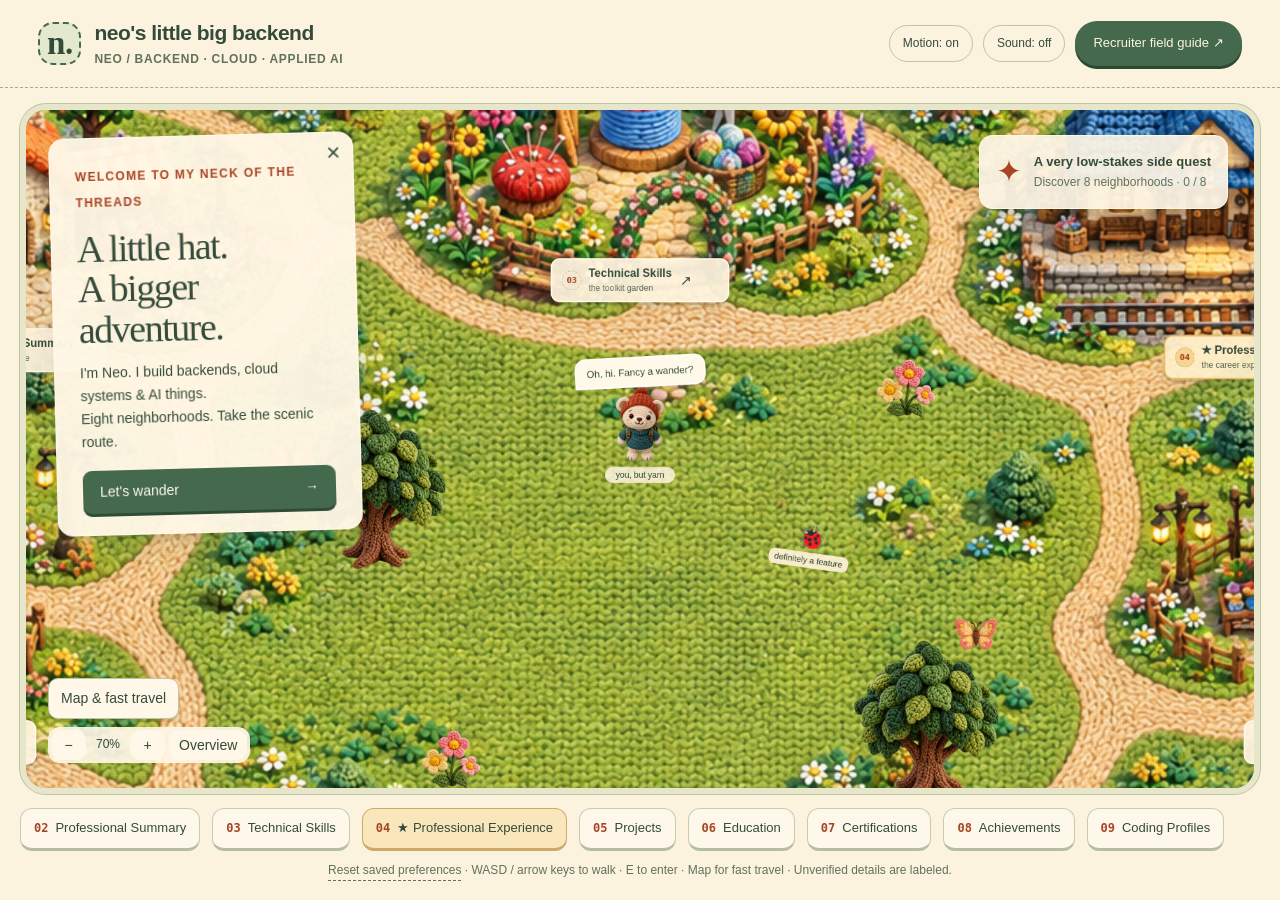
==== index.html @ 736a176f "Launch crochet style personal portfolio" ====
<!doctype html>
<html lang="en"><head><meta charset="utf-8"><meta name="viewport" content="width=device-width, initial-scale=1"><meta name="theme-color" content="#fcf3df"><meta name="description" content="Wander through Neo's Little Big Backend, a cozy crochet world of Python, cloud engineering and AI projects."><title>Neo's Little Big Backend — Come wander.</title><link rel="icon" href="data:image/svg+xml,%3Csvg xmlns='http://www.w3.org/2000/svg' viewBox='0 0 32 32'%3E%3Crect width='32' height='32' rx='10' fill='%23f7ecd4'/%3E%3Cpath d='M9 23V9l14 14V9' stroke='%233b5940' stroke-width='4' fill='none'/%3E%3C/svg%3E"><link rel="stylesheet" href="style.css"><script src="content.js" defer></script><script src="world-config.js" defer></script><script src="lab.js" defer></script><script src="app.js" defer></script></head>
<body><header class="topbar"><a href="#" class="wordmark" aria-label="Neo's Little Big Backend home"><span class="monogram">n.</span><span>neo's little big backend<small>NEO / BACKEND · CLOUD · APPLIED AI</small></span></a><div class="top-actions"><button id="motion" class="round-button" aria-pressed="false" title="Toggle gentle movement">Motion: on</button><button id="sound" class="round-button" aria-pressed="false">Sound: off</button><a class="recruiter" href="field-guide.html">Recruiter field guide ↗</a></div></header>
<main><div id="load-note" class="load-note" role="status">Opening the little storybook… <a href="field-guide.html">Read the field guide while it loads ↗</a></div><div class="game-frame"><div class="viewport" id="viewport" tabindex="0" role="region" aria-label="Explorable crochet village. Move with arrow keys or W A S D. Press E near a destination. Use the destination buttons below for direct access."><div class="scene" id="scene"><img class="world-art" src="world-expanded.png" alt="An expansive knitted countryside with eight separate neighborhoods, long meadow paths, a train station, library, workshop, pavilion, fairground and treehouse." draggable="false"><button class="place " data-travel="brief" style="left:600px;top:550px"><span class="place-icon">02</span><span>Professional Summary<small>the welcome cottage</small></span><b>↗</b></button><button class="place " data-travel="stack" style="left:1500px;top:450px"><span class="place-icon">03</span><span>Technical Skills<small>the toolkit garden</small></span><b>↗</b></button><button class="place featured" data-travel="experience" style="left:2400px;top:560px"><span class="place-icon">04</span><span>★ Professional Experience<small>the career express</small></span><b>↗</b></button><button class="place " data-travel="work" style="left:2490px;top:1110px"><span class="place-icon">05</span><span>Projects<small>the project workshop</small></span><b>↗</b></button><button class="place " data-travel="education" style="left:2400px;top:1640px"><span class="place-icon">06</span><span>Education<small>the learning library</small></span><b>↗</b></button><button class="place " data-travel="certifications" style="left:1500px;top:1730px"><span class="place-icon">07</span><span>Certifications<small>the badge pavilion</small></span><b>↗</b></button><button class="place " data-travel="achievements" style="left:600px;top:1630px"><span class="place-icon">08</span><span>Achievements<small>the small wins fair</small></span><b>↗</b></button><button class="place " data-travel="profiles" style="left:510px;top:1110px"><span class="place-icon">09</span><span>Coding Profiles<small>the coding clubhouse</small></span><b>↗</b></button><div class="scenery tree-sprite" style="left:1120px;top:870px" data-depth="870" aria-hidden="true"></div><div class="scenery tree-sprite" style="left:1910px;top:1200px" data-depth="1200" aria-hidden="true"></div><div class="scenery flower-sprite" style="left:1230px;top:1180px" aria-hidden="true"></div><div class="scenery flower-sprite" style="left:1880px;top:650px" aria-hidden="true"></div><div class="scenery butterfly-sprite" style="left:1000px;top:730px" aria-hidden="true"></div><div class="scenery butterfly-sprite second" style="left:1980px;top:980px" aria-hidden="true"></div><div class="scenery smoke-sprite" style="left:580px;top:190px" aria-hidden="true"></div><div class="scenery smoke-sprite second" style="left:2570px;top:720px" aria-hidden="true"></div><div id="player" class="player"><div class="speech" id="speech">Oh, hi. Fancy a wander?</div><img src="bear.png" alt="Your little knitted bear explorer" draggable="false"><span class="name-tag">you, but yarn</span></div><button class="bug" id="bug" aria-label="Talk to the resident bug"><span aria-hidden="true">🐞</span><small>definitely a feature</small></button><div id="destination" class="destination" aria-hidden="true"></div></div></div>
<div class="welcome" id="welcome"><span class="eyebrow">WELCOME TO MY NECK OF THE THREADS</span><h1>A little hat.<br>A bigger adventure.</h1><p>I'm Neo. I build backends, cloud systems & AI things.<br>Eight neighborhoods. Take the scenic route.</p><p id="saved-sound" hidden>Music was on last time. Enable sound when you’re ready.</p><button id="wander">Let's wander <span>→</span></button><button class="welcome-close" id="welcome-close" aria-label="Dismiss welcome">×</button></div>
<div class="quest"><span class="quest-stamp">✦</span><div><strong>A very low-stakes side quest</strong><span id="quest-progress">Discover 8 neighborhoods · 0 / 8</span></div></div><div class="map-tools"><button id="toggle-map" aria-expanded="false" aria-controls="village-map">Map & fast travel</button><div class="zoom-controls" aria-label="World zoom"><button id="zoom-out" aria-label="Zoom out">−</button><span id="zoom-level">70%</span><button id="zoom-in" aria-label="Zoom in">+</button><button id="overview" aria-pressed="false">Overview</button></div></div><aside id="village-map" class="village-map" hidden aria-label="Village map"><div class="map-heading"><strong>Your pocket atlas</strong><button id="close-map" aria-label="Close map">×</button></div><p>Choose a stop to fast travel.</p><div class="map-picture"><img src="world-expanded.png" alt="Overview of the eight village neighborhoods"><button data-fast="brief" style="left:20.0%;top:28.75%" aria-label="Fast travel to Professional Summary">02</button><button data-fast="stack" style="left:50.0%;top:23.0%" aria-label="Fast travel to Technical Skills">03</button><button data-fast="experience" style="left:80.0%;top:29.25%" aria-label="Fast travel to Professional Experience">04</button><button data-fast="work" style="left:83.0%;top:56.25%" aria-label="Fast travel to Projects">05</button><button data-fast="education" style="left:80.0%;top:83.0%" aria-label="Fast travel to Education">06</button><button data-fast="certifications" style="left:50.0%;top:87.0%" aria-label="Fast travel to Certifications">07</button><button data-fast="achievements" style="left:20.0%;top:82.0%" aria-label="Fast travel to Achievements">08</button><button data-fast="profiles" style="left:17.0%;top:56.25%" aria-label="Fast travel to Coding Profiles">09</button><span id="map-player" aria-hidden="true"></span></div><div class="map-list"><button data-fast="brief"><span>02</span> Professional Summary</button><button data-fast="stack"><span>03</span> Technical Skills</button><button data-fast="experience"><span>04</span> Professional Experience</button><button data-fast="work"><span>05</span> Projects</button><button data-fast="education"><span>06</span> Education</button><button data-fast="certifications"><span>07</span> Certifications</button><button data-fast="achievements"><span>08</span> Achievements</button><button data-fast="profiles"><span>09</span> Coding Profiles</button></div></aside><div class="world-caption">HANDMADE WORLD / NO RUSH WHATSOEVER</div><button id="interact" class="interact" hidden>Explore this place <kbd>E</kbd></button><div class="dpad" aria-label="Movement controls"><button data-dir="up" aria-label="Walk up">↑</button><button data-dir="left" aria-label="Walk left">←</button><button data-dir="down" aria-label="Walk down">↓</button><button data-dir="right" aria-label="Walk right">→</button></div></div>
<nav class="dock" aria-label="Portfolio sections"><button data-open="brief" ><span>02</span>Professional Summary</button><button data-open="stack" ><span>03</span>Technical Skills</button><button data-open="experience" class=featured><span>04</span>★ Professional Experience</button><button data-open="work" ><span>05</span>Projects</button><button data-open="education" ><span>06</span>Education</button><button data-open="certifications" ><span>07</span>Certifications</button><button data-open="achievements" ><span>08</span>Achievements</button><button data-open="profiles" ><span>09</span>Coding Profiles</button></nav><p class="draft-note"><button id="reset-preferences">Reset saved preferences</button> · WASD / arrow keys to walk · E to enter · Map for fast travel · Unverified details are labeled.</p></main>
<dialog id="journal" aria-labelledby="journal-title"><div class="journal-head"><div><span class="eyebrow" id="journal-eyebrow">FIELD NOTES</span><h2 id="journal-title">The project workshop</h2></div><button id="close-journal" aria-label="Close and return to village">×</button></div><div class="journal-content" id="journal-content"></div><div class="journal-foot"><span id="journal-footer">A little less mystery. A little more engineering.</span><button id="back-to-world">Back to wandering ↗</button></div></dialog><span class="sr-only" id="found">0 / 8</span><div id="announcement" class="sr-only" aria-live="polite"></div><noscript><div class="no-js">This village needs JavaScript for walking. Neo's core stack: Python, FastAPI, AWS, PostgreSQL, MySQL, MongoDB, Redis, Kafka, SQS, Docker, GenAI, RAG and LLMs. Experience across two companies awaits details. Project ideas: citation-grounded RAG, reliable webhooks and an interruptible voice runtime.</div></noscript></body></html>
---- style.css ----
:root{--paper:#fcf3df;--ink:#344b3b;--muted:#62715c;--orange:#a94424;--line:#c8c9ad;--green:#45694d;--shadow:0 7px 0 #33412b14,0 15px 35px #283d3020}*{box-sizing:border-box}body{margin:0;background:var(--paper);color:var(--ink);font:16px/1.6 'Trebuchet MS',Arial,sans-serif}button,a{-webkit-tap-highlight-color:transparent}button{font:inherit;cursor:pointer;color:inherit}button:focus-visible,a:focus-visible,.viewport:focus-visible,summary:focus-visible{outline:3px solid #a94424;outline-offset:4px}button{touch-action:manipulation}a{color:inherit}.topbar{height:88px;display:flex;justify-content:space-between;align-items:center;gap:20px;padding:0 3%;border-bottom:1px dashed #a5ae8b}.wordmark{display:flex;gap:13px;align-items:center;text-decoration:none;font-size:21px;font-weight:bold;line-height:1.2;letter-spacing:-.5px}.wordmark small{display:block;font-size:12px;letter-spacing:1.5px;margin-top:7px;color:var(--muted)}.monogram{width:43px;height:43px;display:grid;place-items:center;border:2px dashed var(--green);border-radius:15px;font:bold 33px Georgia,serif;background:#e4e9ce}.top-actions{display:flex;gap:10px;align-items:center}.round-button{border:1px solid #bdc4a7;border-radius:20px;background:transparent;font-size:12px;padding:8px 13px}.round-button:hover{background:#e8e9d2}.recruiter{border:0;border-radius:22px;padding:12px 18px;background:var(--green);color:var(--paper);font-size:13px;box-shadow:0 3px 0 #2b4834}.game-frame{position:relative;margin:16px 20px 0;border:6px solid #e7e6cb;border-radius:26px;overflow:hidden;background:#a2b576;box-shadow:0 0 0 1px #bac6a2}.viewport{position:relative;height:calc(100dvh - 218px);min-height:510px;max-height:1100px;overflow:hidden;outline-offset:-5px!important;touch-action:none;cursor:crosshair}.scene{position:absolute;width:1500px;height:1000px;transform-origin:0 0;will-change:transform}.world-art{display:block;width:100%;height:100%;object-fit:fill;pointer-events:none;user-select:none}.welcome{position:absolute;top:25px;left:27px;width:300px;border-radius:15px;background:#fff7e5f5;border:1px solid #fff9eb;padding:24px 25px 21px;box-shadow:var(--shadow);transform:rotate(-1.5deg)}.eyebrow{font-size:12px;font-weight:bold;letter-spacing:1.3px;color:var(--orange)}h1{font:normal 43px/1.06 Georgia,serif;letter-spacing:-1.5px;margin:15px 0 12px}.welcome p{font-size:14px;line-height:1.65;margin:0 0 17px}.welcome>button:first-of-type{background:var(--green);color:#fff9e9;border:none;border-radius:9px;box-shadow:0 3px 0 #2f4c34;padding:10px 17px;font-size:14px;width:100%;display:flex;justify-content:space-between}.welcome-close{position:absolute;right:7px;top:3px;border:0;background:none;font-size:24px;line-height:1;padding:5px}.welcome.hidden{display:none}.quest{position:absolute;top:25px;right:26px;background:#fcf5e6ef;border-radius:13px;padding:11px 16px;display:flex;gap:12px;align-items:center;box-shadow:var(--shadow);border:1px solid #fff7e3;pointer-events:none}.quest-stamp{font-size:31px;color:var(--orange)}.quest strong{display:block;font-size:13px}.quest div>span{display:block;font-size:12px;color:var(--muted)}.world-caption{position:absolute;bottom:16px;left:23px;color:#fffef0;text-shadow:0 1px 4px #263a25;font:bold 12px monospace;letter-spacing:1.5px;pointer-events:none}.place{position:absolute;transform:translate(-50%,-50%);background:#fff5dfed;border:2px solid #fffaea;border-radius:13px;box-shadow:0 4px 0 #46513e30,0 8px 20px #3d4b3429;display:flex;align-items:center;gap:10px;padding:10px 14px;line-height:1.3;white-space:nowrap;text-align:left;transition:background .15s,box-shadow .15s;z-index:3}.place:hover,.place.near{background:#fffbe9;box-shadow:0 0 0 4px #fcf2db80,0 8px 25px #3d4b3433}.place-icon{font:bold 12px monospace;display:grid;place-items:center;width:28px;height:28px;flex-shrink:0;border:1px dashed #b7b394;border-radius:50%;color:var(--orange)}.place>span:nth-child(2){font-size:16px;font-weight:bold}.place small{display:block;font-size:12px;font-weight:normal;margin-top:3px;color:var(--muted)}.place b{font-size:20px;font-weight:normal;margin-left:2px}.workshop{left:26%;top:35%}.station{left:75%;top:32%}.garden{left:76%;top:83%}.cottage{left:24%;top:82%}.player{position:absolute;left:750px;top:570px;width:100px;transform:translate(-50%,-86%);z-index:5;pointer-events:none;will-change:left,top}.player img{width:100%;height:114px;object-fit:contain;display:block;filter:drop-shadow(0 8px 4px #34452c45);transform-origin:center bottom}.player.walking img{animation:waddle .24s infinite alternate}.player.facing-left img{scale:-1 1}.speech{position:absolute;bottom:137px;left:50%;transform:translateX(-50%) rotate(-3deg);background:#fff9e9;border:2px solid white;border-radius:16px 16px 16px 3px;padding:9px 15px;box-shadow:0 5px 12px #34452c24;white-space:nowrap;font-size:14px;max-width:340px;text-align:center}.name-tag{display:block;text-align:center;font-size:12px;background:#fff5e0db;border-radius:20px;padding:2px 6px;white-space:nowrap;margin-top:4px}.bug{position:absolute;left:59%;top:64%;border:0;background:none;transform:rotate(8deg);z-index:4;line-height:1;display:flex;flex-direction:column;align-items:center}.bug>span{font-size:33px;filter:drop-shadow(0 3px 3px #294b3330)}.bug small{font-size:12px;display:block;background:#fff2d7ed;padding:5px 8px;border-radius:8px;margin-top:5px}.destination{position:absolute;border:3px dashed #fffbe6;width:32px;height:16px;border-radius:50%;transform:translate(-50%,-50%);display:none;pointer-events:none;z-index:2}.interact{position:absolute;bottom:30px;left:50%;transform:translateX(-50%);padding:11px 18px;background:var(--paper);border:2px solid white;border-radius:15px;box-shadow:var(--shadow);font-size:14px;z-index:7}.interact[hidden]{display:none}kbd{font:12px monospace;display:inline-block;border:1px solid #9da98c;border-bottom:3px solid #9da98c;border-radius:4px;padding:0 5px;margin-left:10px}.dpad{position:absolute;bottom:28px;right:22px;display:none;grid-template-columns:repeat(3,42px);grid-template-rows:repeat(2,42px);gap:4px;z-index:7}.dpad button{background:#fff5e4e8;border:2px solid #fff7e5;border-radius:12px;font-size:23px;touch-action:none;box-shadow:0 3px 0 #384e3130}.dpad button:first-child{grid-column:2}.dpad button:nth-child(2){grid-column:1;grid-row:2}.dpad button:nth-child(3){grid-column:2;grid-row:2}.dpad button:nth-child(4){grid-column:3;grid-row:2}.dock{display:flex;align-items:center;justify-content:center;gap:12px;padding:14px 25px 0;max-width:1500px;margin:auto}.dock button{background:#fdf8e9;border:1px solid #c8cbb2;border-bottom:3px solid #b4bea0;border-radius:12px;padding:9px 17px;white-space:nowrap;font-size:14px;transition:translate .15s}.dock button:hover{translate:0 -3px;background:#fffdf0}.dock button.visited{background:#e2ead3}.dock button>span{font:bold 12px monospace;color:var(--orange);padding-right:7px}.controls-hint{margin-right:auto;font:12px monospace}.controls-hint small{display:block;font:12px 'Trebuchet MS',sans-serif;margin-top:3px;color:var(--muted)}.pocket{margin-left:auto;line-height:1.2;text-align:right}.pocket>span{font:bold 16px Georgia,serif}.pocket small{display:block;font-size:12px;margin-top:4px}.draft-note{text-align:center;font-size:12px;color:var(--muted);margin:11px 0}.sr-only{position:absolute;width:1px;height:1px;margin:-1px;padding:0;overflow:hidden;clip:rect(0,0,0,0);white-space:nowrap;border:0}dialog{padding:0;border:3px solid #e0d9bb;background:#fff9e9;color:var(--ink);border-radius:24px;width:min(900px,94vw);max-height:88dvh;box-shadow:0 20px 100px #20302660;overflow:auto}dialog::backdrop{background:#23382775;backdrop-filter:blur(5px)}.journal-head{position:sticky;top:0;background:#fff9e9;z-index:2;padding:24px 32px 20px;display:flex;align-items:center;justify-content:space-between;border-bottom:2px dashed #c5c6a9}.journal-head h2{font:normal 31px/1.2 Georgia,serif;margin:6px 0 0}.journal-head button{border:1px solid #c3c8a9;width:37px;height:37px;border-radius:50%;font-size:24px;background:#f0efd8;flex-shrink:0}.journal-content{padding:24px 32px}.journal-foot{padding:17px 32px;display:flex;justify-content:space-between;gap:20px;align-items:center;background:#ecefdc;border-top:1px dashed #c5c6a9}.journal-foot span{font-size:12px}.journal-foot button{background:var(--green);color:var(--paper);border:0;padding:9px 14px;border-radius:9px;font-size:13px;white-space:nowrap}.section-heading h2,.experience h2,.short h2{font:normal 31px/1.2 Georgia,serif;letter-spacing:-.5px}.section-heading .eyebrow,.experience .eyebrow,.short>.eyebrow{display:none}em{color:var(--orange);font-family:Georgia,serif;font-weight:normal}.section-heading>p,.muted{color:var(--muted);font-size:15px}.project{border-top:1px dashed #bfc6a9;display:grid;grid-template-columns:35px 1fr;gap:16px;padding:26px 0}.project-number{font:24px Georgia,serif;color:var(--orange)}.project-number span,.project-side{display:none}.status{display:inline-block;border:1px dashed #b29b70;border-radius:5px;padding:3px 7px;color:#815225;font:bold 12px monospace}.project h3{font:normal 29px Georgia,serif;margin:10px 0}.project p{margin:10px 0;line-height:1.65}.project-sub{font-weight:bold}.tags{display:flex;flex-wrap:wrap;gap:6px;margin:18px 0}.tags span{background:#e9ecd7;padding:3px 8px;border-radius:6px;font:12px monospace}details{border-top:1px dashed #c8c9ad}summary{list-style:none;display:flex;justify-content:space-between;cursor:pointer;font-weight:bold;font-size:14px;padding:12px 0;color:#815225}summary::-webkit-details-marker{display:none}details[open] summary>span{rotate:45deg}.brief-content{font-size:15px}.brief-content h4{margin:15px 0 4px;color:var(--green)}.timeline article{border-left:2px dashed #b9c2a4;padding:0 0 27px 20px;margin-top:25px}.timeline-meta{font:12px monospace;display:flex;justify-content:space-between;color:var(--orange)}.timeline h3{font:25px Georgia,serif;margin-bottom:8px}.timeline p,.timeline li{font-size:15px}.timeline li{margin:7px 0}.company{font-weight:bold}.toolkit{display:grid;grid-template-columns:1fr 1fr;gap:16px}.toolkit article{border:1px dashed #b9c2a4;border-radius:12px;padding:18px;background:#f3f0db}.toolkit article>span{font:bold 12px monospace;color:var(--orange)}.toolkit h3{font:25px Georgia,serif;margin:10px 0}.toolkit p{font-size:15px;margin:0}.exposure{margin-top:22px;border-top:1px dashed #b9c2a4;padding-top:18px}.exposure strong{font:12px monospace;color:var(--orange)}.short-grid p{font-size:16px}.short>.text-link{display:none}.short-grid strong{color:var(--green)}.no-js{padding:30px}.still .player.walking img{animation:none}.still *{scroll-behavior:auto!important}@keyframes waddle{from{transform:rotate(-5deg) translateY(0)}to{transform:rotate(5deg) translateY(-5px)}}@media(min-width:1550px){.welcome{top:40px;left:40px;width:330px}.quest{top:35px;right:35px}}@media(max-width:1100px){.topbar{height:80px;padding:0 20px}.wordmark{font-size:18px}.top-actions{gap:6px}.round-button{padding:8px}.recruiter{font-size:12px;padding:10px 12px}.controls-hint{display:none}.pocket{margin-left:10px}.dock{gap:9px}.dock button{padding:9px 14px}.welcome{width:265px;padding:20px;top:20px;left:20px}h1{font-size:37px}.quest{right:20px;top:20px;padding:9px 12px}.quest strong{font-size:12px}.world-caption{display:none}}@media(max-width:700px){.topbar{height:100px;flex-wrap:wrap;gap:8px;padding:11px 16px}.wordmark{font-size:16px}.wordmark small{font-size:12px;margin-top:4px}.monogram{width:34px;height:34px;font-size:27px}.top-actions{width:100%;justify-content:flex-end}.round-button{font-size:12px;padding:4px 10px}.recruiter{font-size:12px;padding:5px 11px}.game-frame{margin:9px 8px 0;border-width:4px;border-radius:19px}.viewport{height:calc(100dvh - 225px);min-height:480px;max-height:850px}.welcome{top:14px;left:13px;width:220px;padding:18px;transform:rotate(-1deg)}.eyebrow{font-size:12px}h1{font-size:34px;margin:11px 0}.welcome p{font-size:12px;margin-bottom:12px}.welcome>button:first-of-type{padding:8px 12px;font-size:13px}.quest{top:auto;bottom:18px;left:15px;right:auto;padding:8px 10px;max-width:190px}.quest strong{font-size:12px}.quest div>span{font-size:12px}.quest-stamp{display:none}.dpad{display:grid}.interact{bottom:124px;max-width:85%;font-size:13px;white-space:nowrap}.dock{padding:13px 10px 0;gap:5px;display:grid;grid-template-columns:repeat(4,1fr)}.dock button{font-size:12px;padding:8px 5px;border-radius:9px}.dock button>span{display:none}.pocket{display:none}.draft-note{font-size:12px;padding:0 15px;margin:9px 0}.journal-head{padding:18px 20px}.journal-head h2{font-size:25px}.journal-content{padding:18px 20px}.journal-foot{padding:14px 20px}.journal-foot span{display:none}.journal-foot button{margin-left:auto}.toolkit{grid-template-columns:1fr}.section-heading h2,.experience h2,.short h2{font-size:27px}.project{grid-template-columns:25px 1fr;gap:10px}.project h3{font-size:26px}}@media(prefers-reduced-motion:reduce){*,*:before,*:after{animation:none!important;transition:none!important}}
/* The expanded countryside and its pocket atlas. */
.scene{width:3000px;height:2000px}.player{left:1500px;top:720px}.bug{left:56%;top:40%}.place{min-width:255px}.place.featured{border-color:#e9ba5d;background:#fff0cbea}.place.featured .place-icon{background:#f6d58e}.welcome{width:305px}.welcome h1{font-size:38px}.map-tools{position:absolute;left:22px;bottom:25px;display:flex;flex-direction:column;align-items:flex-start;gap:8px;z-index:8}.map-tools button{background:#fff7e7;border:1px solid #bdc4a7;border-radius:10px;padding:8px 12px;font-size:14px;box-shadow:0 3px 0 #34452c23}.zoom-controls{display:flex;align-items:center;gap:4px;background:#fff7e7ed;border-radius:12px;padding:3px}.zoom-controls button{border:0;box-shadow:none;min-width:35px;padding:4px 10px}.zoom-controls button[aria-pressed=true]{background:#dce8c8}.zoom-controls span{font-size:12px;min-width:36px;text-align:center}.zoom-controls button:disabled{opacity:.4;cursor:default}.world-caption{display:none}.village-map{position:absolute;right:22px;top:95px;width:340px;max-height:calc(100% - 112px);overflow:auto;padding:15px;border:2px solid #fff9e9;border-radius:17px;background:#fff6e4fa;box-shadow:var(--shadow);z-index:10}.village-map[hidden]{display:none}.map-heading{display:flex;justify-content:space-between;align-items:center}.map-heading strong{font:23px Georgia,serif}.map-heading button{border:0;background:transparent;font-size:26px;padding:0 6px}.village-map>p{font-size:12px;margin:3px 0 10px}.map-picture{position:relative;border-radius:10px;overflow:hidden;aspect-ratio:3/2}.map-picture>img{width:100%;height:100%;object-fit:cover;display:block;opacity:.8}.map-picture button{position:absolute;transform:translate(-50%,-50%);width:27px;height:27px;border-radius:50%;border:1px solid #fff9e9;background:#395c42;color:#fff9e9;font:bold 12px monospace;padding:0}.map-picture button:hover{background:#a94424}.map-picture #map-player{position:absolute;width:10px;height:10px;border-radius:50%;background:#d65324;border:2px solid white;transform:translate(-50%,-50%);pointer-events:none;box-shadow:0 0 0 2px #813621}.map-list{display:grid;grid-template-columns:1fr 1fr;gap:5px;margin-top:10px}.map-list button{background:#edf0dc;border:1px solid #c1c9ab;padding:8px 7px;border-radius:8px;font-size:12px;text-align:left;line-height:1.3}.map-list button span{color:var(--orange);font:bold 12px monospace}.dock{justify-content:flex-start;overflow-x:auto;padding:14px 20px 4px;max-width:none;scrollbar-width:thin;scrollbar-color:#a1b68b transparent}.dock button{font-size:13px;padding:9px 13px;flex-shrink:0}.dock button.featured{border-color:#cfaa67;background:#fae6bb}.quest{max-width:320px}.draft-note{margin:6px 0 10px}.viewport{height:calc(100dvh - 222px)}.record-card{padding:22px;border:1px dashed #aebc96;border-radius:14px;background:#f4f1df;margin:18px 0}.record-card h3{font:25px Georgia,serif;margin:13px 0 8px}.record-card p{font-size:16px}.record-card dl{display:grid;grid-template-columns:140px 1fr;gap:8px 15px;font-size:15px}.record-card dt{font-weight:bold}.record-card dd{margin:0;color:var(--muted)}.record-grid,.profile-grid{display:grid;grid-template-columns:1fr 1fr;gap:16px}.record-grid .record-card,.profile-grid .record-card{margin:0}.profile-grid{margin:22px 0}.profile-grid .record-card h3{margin-top:0}.summary-facts{display:grid;grid-template-columns:1fr 1fr;gap:20px;padding:10px 20px;background:#eaf0d9;border-radius:14px}.intro-copy{font:25px/1.4 Georgia,serif}.resume-chapters{display:grid;grid-template-columns:1fr 1fr;gap:12px;margin:25px 0}.resume-chapters button{display:grid;grid-template-columns:28px 1fr;gap:4px 8px;text-align:left;border:1px dashed #afb894;border-radius:12px;background:#f2efda;padding:15px}.resume-chapters button>span{font:bold 12px monospace;color:var(--orange)}.resume-chapters button strong{font-size:15px}.resume-chapters button small{grid-column:2;font-size:13px;color:var(--muted)}.resume-chapters button[data-section-open=experience]{background:#f5e1b5;border-style:solid;border-color:#c7a65c}.resume-chapters button:hover{background:#e3eacb}.journal-content section>h2{font:31px Georgia,serif}.journal-head h2{font-size:29px}.journal-content .experience .timeline h3{font-size:26px}.journal-content .experience{border-left:4px solid #d8b675;padding-left:18px}.topbar .wordmark small{font-size:12px;letter-spacing:.7px}@media(min-width:1450px){.dock{justify-content:center}}@media(max-width:700px){.welcome{width:235px}.welcome h1{font-size:32px}.viewport{min-height:540px;height:calc(100dvh - 232px)}.quest{top:12px;right:12px;bottom:auto;left:auto;max-width:180px;display:none}.map-tools{left:12px;bottom:17px;max-width:195px}.map-tools button{font-size:12px;padding:7px 10px}.zoom-controls button{padding:4px 7px;min-width:27px}.zoom-controls span{min-width:31px}.village-map{left:10px;right:10px;top:12px;width:auto;max-height:calc(100% - 125px)}.map-picture{max-height:200px}.map-list button{font-size:14px}.dock{display:flex;padding:12px 10px 4px;gap:7px}.dock button{font-size:12px;padding:9px 12px}.dock button>span{display:inline;font-size:12px}.draft-note{font-size:12px}.record-grid,.profile-grid,.summary-facts,.resume-chapters{grid-template-columns:1fr}.record-card dl{grid-template-columns:1fr;gap:3px}.record-card dd{margin-bottom:10px}.journal-head h2{font-size:23px}.journal-content section>h2{font-size:27px}.journal-foot button{white-space:normal}.topbar .wordmark small{font-size:12px;letter-spacing:0}.topbar .wordmark{font-size:16px}}
/* Living scenery is a separate sprite layer; the original village remains the ground layer. */
.scenery{position:absolute;background-image:url('scenery-sprites.png');background-size:200% 200%;background-repeat:no-repeat;pointer-events:none;transform:translate(-50%,-100%)}.tree-sprite{width:220px;height:260px;background-position:0 0}.flower-sprite{width:90px;height:100px;background-position:100% 0;transform-origin:50% 100%;animation:flower-sway 6s ease-in-out infinite alternate;z-index:90}.butterfly-sprite{width:58px;height:58px;background-position:0 100%;animation:butterfly-drift 15s ease-in-out infinite;z-index:2900}.smoke-sprite{width:70px;height:90px;background-position:100% 100%;animation:smoke-rise 8s ease-out infinite;z-index:2900}.scenery.second{animation-delay:-4s}.place{z-index:3100}.destination{z-index:3000}.bug{z-index:3001}.still .scenery{animation:none}.still .smoke-sprite{opacity:.4}.load-note{padding:8px 22px;background:#e5ebd1;font-size:14px;display:flex;justify-content:space-between;gap:15px}.load-note[hidden]{display:none}.topbar a.recruiter{text-decoration:none}.draft-note button{border:0;border-bottom:1px dashed #62715c;background:none;font-size:12px;padding:0;color:var(--muted)}#saved-sound{font-size:12px!important}.guide-link{display:inline-block;background:var(--green);color:var(--paper);padding:10px 16px;border-radius:9px;text-decoration:none;margin:8px 0 15px}.workshop-room{height:230px;position:relative;overflow:hidden;border-radius:15px;margin-bottom:20px;background:#e6d6b6}.workshop-room img{width:100%;height:100%;object-fit:cover;object-position:center 48%}.workshop-room>span{position:absolute;bottom:12px;left:14px;right:14px;width:fit-content;background:#fff5e4ef;border-radius:7px;padding:6px 10px;font:bold 12px monospace}.backend-lab{border-bottom:3px dashed #bcc6a5;padding-bottom:30px;margin-bottom:35px}.backend-lab h2{font:31px Georgia,serif}.lab-controls{display:flex;flex-wrap:wrap;gap:9px;margin:20px 0}.lab-controls button{background:#e8eed7;border:1px solid #a6b48e;border-bottom:3px solid #a6b48e;border-radius:9px;padding:9px 12px;font-size:14px}.lab-controls .primary{background:var(--green);color:var(--paper)}.lab-controls button:disabled{opacity:.45;cursor:default}.lab-diagram{display:grid;grid-template-columns:1fr 20px 1fr 20px 1fr;gap:10px;align-items:center;margin:22px 0}.lab-diagram>[data-service]{background:#efe9d4;border:2px solid #d0c9ad;border-radius:13px;padding:16px 10px;text-align:center}.lab-diagram>[data-service].active{background:#deedc4;border-color:#668443}.lab-diagram strong,.lab-diagram span{display:block}.lab-diagram span{font-size:12px;margin-top:5px}.lab-diagram>b{font-size:22px}.lab-diagram .worker-service{grid-column:3/6;justify-self:stretch;margin-top:8px}.lab-status{padding:17px;border-left:4px solid #b6753b;background:#f8e8c8;border-radius:8px;min-height:85px}.lab-metrics{display:flex;gap:15px;justify-content:space-between;flex-wrap:wrap;font:12px monospace;margin:15px 0}.lab-records{display:grid;grid-template-columns:1.3fr 1fr;gap:20px}.lab-records h3{font:22px Georgia,serif}.lab-records ol,.lab-records ul{padding-left:20px;max-height:220px;overflow:auto;font:13px/1.7 monospace}.lab-records li{margin-bottom:7px}.backend-lab details{margin:20px 0}.backend-lab details li{margin-bottom:10px;font-size:15px}.field-guide{background:#fff9e9}.guide-header{max-width:1040px;margin:auto;padding:25px 30px;display:flex;justify-content:space-between;border-bottom:1px dashed #bdc5a9}.guide-header button{background:var(--green);color:var(--paper);padding:8px 13px;border:0;border-radius:8px}.guide-page{max-width:1040px;margin:auto;padding:38px 30px}.guide-page>h1{font:48px/1.15 Georgia,serif}.guide-page>nav{display:flex;flex-wrap:wrap;gap:10px;margin:24px 0}.guide-page>nav>a{font-size:14px;padding:5px 9px;background:#e9edd8;border-radius:6px;text-decoration:none}.guide-chapter{padding:35px 0;border-top:1px dashed #b5c19d;scroll-margin-top:25px}.guide-chapter>.eyebrow{font-size:14px}.guide-chapter section>.eyebrow{display:none}.guide-chapter .section-heading h2{font-size:29px}.guide-page footer{border-top:1px dashed #b5c19d;padding:20px 0;font-size:14px}.guide-chapter .project-side{display:none}.guide-chapter .section{padding:0}.guide-chapter .experience{display:block}.field-guide .short h2{font-size:30px}.field-guide .guide-chapter p,.field-guide .guide-chapter li{font-size:16px}.field-guide .project-number{font-size:24px}@keyframes flower-sway{from{transform:translate(-50%,-100%) rotate(-4deg)}to{transform:translate(-50%,-100%) rotate(4deg)}}@keyframes butterfly-drift{0%,100%{transform:translate(-50%,-100%) rotate(-8deg)}33%{transform:translate(35px,-125px) rotate(12deg)}66%{transform:translate(70px,-60px) rotate(-12deg)}}@keyframes smoke-rise{0%{transform:translate(-50%,-60%);opacity:0}20%{opacity:.55}100%{transform:translate(-20%,-170%) scale(1.3);opacity:0}}@media(max-width:700px){.workshop-room{height:190px}.lab-diagram{gap:4px;grid-template-columns:1fr 12px 1fr 12px 1fr}.lab-diagram strong{font-size:13px}.lab-diagram>[data-service]{padding:12px 5px}.lab-records{grid-template-columns:1fr}.guide-header{padding:18px;gap:15px;font-size:14px}.guide-page{padding:25px 20px}.guide-page>h1{font-size:35px}.load-note{flex-direction:column;padding:10px 16px}.backend-lab h2{font-size:27px}.lab-controls button{flex:1 1 40%}}@media print{.guide-header,.guide-page>nav,.guide-link{display:none}.field-guide{background:white;color:#18261b}.guide-page{max-width:none;padding:0;font-size:11pt}.guide-chapter{break-inside:auto;padding:15px 0}.guide-page>h1{font-size:25pt}.guide-chapter h2,.guide-chapter h3{break-after:avoid}.record-card,.timeline article{break-inside:avoid}.guide-chapter details::details-content{content-visibility:visible}.guide-chapter a{color:inherit}.guide-chapter .status{font-size:9pt}.guide-chapter .project{break-inside:auto}.guide-chapter .tags span{background:none}}
/* Sprite regions preserve the generated transparent artwork without modifying it. */
.tree-sprite{width:220px;height:240px;background-size:424.43px 424.43px;background-position:-6.77px 0}.flower-sprite{width:90px;height:90px;background-size:217.04px 217.04px;background-position:-121.15px -27.69px}.butterfly-sprite{width:65px;height:49px;background-size:120.76px 120.76px;background-position:-2.89px -69.33px}.smoke-sprite{width:70px;height:86px;background-size:199.5px 199.5px;background-position:-122.5px -109.77px}
.section-scene{position:relative;height:230px;margin:0 0 24px;border-radius:15px;overflow:hidden;background:#e6d6b6}.section-scene img{display:block;width:100%;height:100%;object-fit:cover;object-position:center 48%}.section-scene figcaption{position:absolute;bottom:12px;left:14px;right:14px;width:fit-content;max-width:calc(100% - 28px);background:#fff5e4f2;border-radius:7px;padding:6px 10px;font:bold 12px/1.5 monospace;color:var(--ink)}.guide-chapter>.section-scene{height:240px}.section-scene+.short,.section-scene+.section{margin-top:0}@media(max-width:700px){.section-scene,.guide-chapter>.section-scene{height:190px}.section-scene figcaption{font-size:12px}}@media print{.section-scene{display:none}}
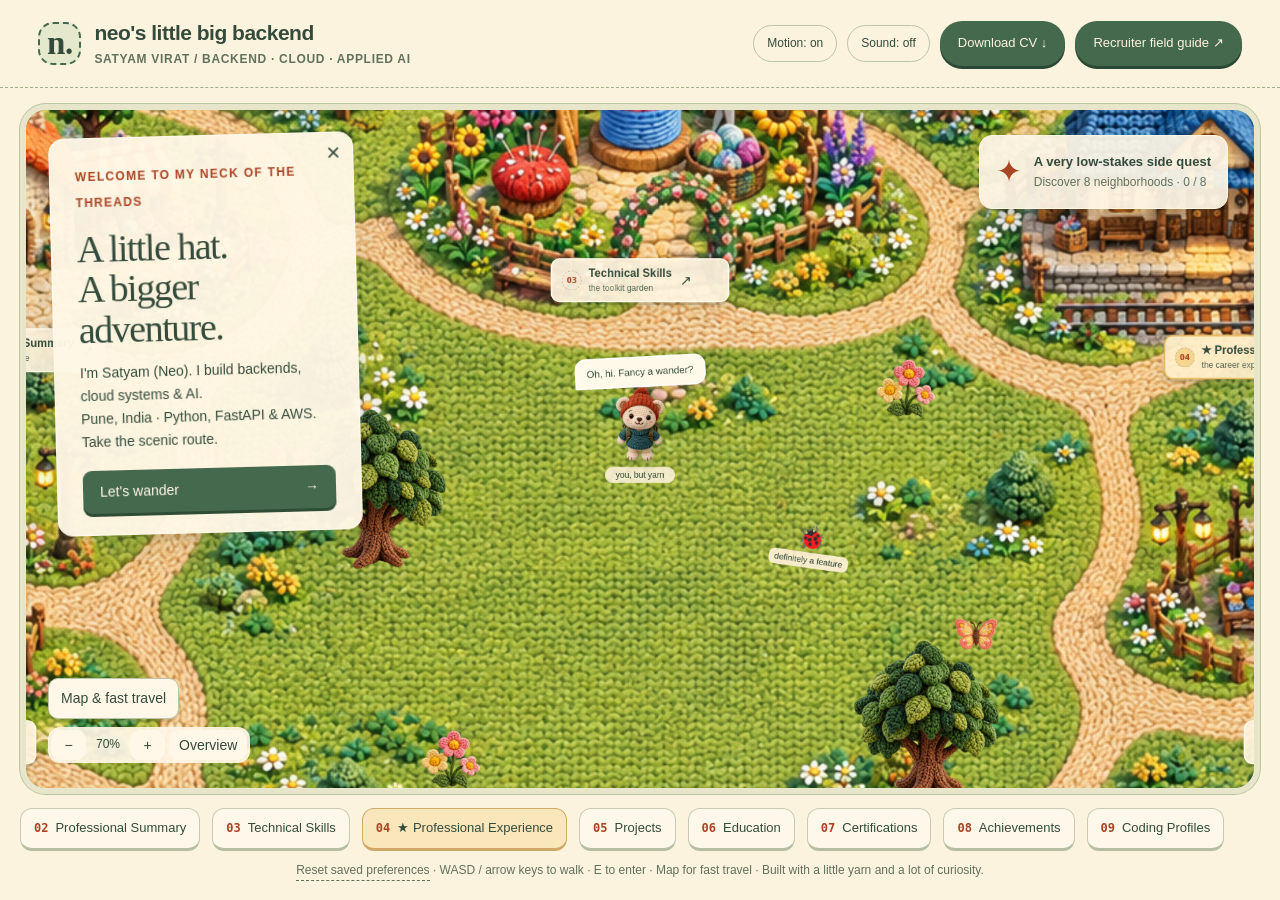
==== commit d998fd7b: "Update portfolio with CV" ====
--- a/index.html
+++ b/index.html
@@ -1,8 +1,9 @@
 <!doctype html>
-<html lang="en"><head><meta charset="utf-8"><meta name="viewport" content="width=device-width, initial-scale=1"><meta name="theme-color" content="#fcf3df"><meta name="description" content="Wander through Neo's Little Big Backend, a cozy crochet world of Python, cloud engineering and AI projects."><title>Neo's Little Big Backend — Come wander.</title><link rel="icon" href="data:image/svg+xml,%3Csvg xmlns='http://www.w3.org/2000/svg' viewBox='0 0 32 32'%3E%3Crect width='32' height='32' rx='10' fill='%23f7ecd4'/%3E%3Cpath d='M9 23V9l14 14V9' stroke='%233b5940' stroke-width='4' fill='none'/%3E%3C/svg%3E"><link rel="stylesheet" href="style.css"><script src="content.js" defer></script><script src="world-config.js" defer></script><script src="lab.js" defer></script><script src="app.js" defer></script></head>
-<body><header class="topbar"><a href="#" class="wordmark" aria-label="Neo's Little Big Backend home"><span class="monogram">n.</span><span>neo's little big backend<small>NEO / BACKEND · CLOUD · APPLIED AI</small></span></a><div class="top-actions"><button id="motion" class="round-button" aria-pressed="false" title="Toggle gentle movement">Motion: on</button><button id="sound" class="round-button" aria-pressed="false">Sound: off</button><a class="recruiter" href="field-guide.html">Recruiter field guide ↗</a></div></header>
+<html lang="en"><head><meta charset="utf-8"><meta name="viewport" content="width=device-width, initial-scale=1"><meta name="theme-color" content="#fcf3df"><meta name="description" content="Satyam Virat, Pune-based Software Engineer: Python, FastAPI, AWS, distributed systems and applied AI. Explore experience, CareerOS and a downloadable CV."><title>Satyam Virat | Backend & AI Engineer — Neo's Little Big Backend</title><link rel="icon" href="data:image/svg+xml,%3Csvg xmlns='http://www.w3.org/2000/svg' viewBox='0 0 32 32'%3E%3Crect width='32' height='32' rx='10' fill='%23f7ecd4'/%3E%3Cpath d='M9 23V9l14 14V9' stroke='%233b5940' stroke-width='4' fill='none'/%3E%3C/svg%3E"><link rel="stylesheet" href="style.css"><script src="content.js" defer></script><script src="world-config.js" defer></script><script src="lab.js" defer></script><script src="app.js" defer></script></head>
+<body><header class="topbar"><a href="#" class="wordmark" aria-label="Neo's Little Big Backend home"><span class="monogram">n.</span><span>neo's little big backend<small>SATYAM VIRAT / BACKEND · CLOUD · APPLIED AI</small></span></a><div class="top-actions"><button id="motion" class="round-button" aria-pressed="false" title="Toggle gentle movement">Motion: on</button><button id="sound" class="round-button" aria-pressed="false">Sound: off</button><a class="recruiter" href="Satyam-Virat-CV.pdf" download>Download CV ↓</a><a class="recruiter" href="field-guide.html">Recruiter field guide ↗</a></div></header>
 <main><div id="load-note" class="load-note" role="status">Opening the little storybook… <a href="field-guide.html">Read the field guide while it loads ↗</a></div><div class="game-frame"><div class="viewport" id="viewport" tabindex="0" role="region" aria-label="Explorable crochet village. Move with arrow keys or W A S D. Press E near a destination. Use the destination buttons below for direct access."><div class="scene" id="scene"><img class="world-art" src="world-expanded.png" alt="An expansive knitted countryside with eight separate neighborhoods, long meadow paths, a train station, library, workshop, pavilion, fairground and treehouse." draggable="false"><button class="place " data-travel="brief" style="left:600px;top:550px"><span class="place-icon">02</span><span>Professional Summary<small>the welcome cottage</small></span><b>↗</b></button><button class="place " data-travel="stack" style="left:1500px;top:450px"><span class="place-icon">03</span><span>Technical Skills<small>the toolkit garden</small></span><b>↗</b></button><button class="place featured" data-travel="experience" style="left:2400px;top:560px"><span class="place-icon">04</span><span>★ Professional Experience<small>the career express</small></span><b>↗</b></button><button class="place " data-travel="work" style="left:2490px;top:1110px"><span class="place-icon">05</span><span>Projects<small>the project workshop</small></span><b>↗</b></button><button class="place " data-travel="education" style="left:2400px;top:1640px"><span class="place-icon">06</span><span>Education<small>the learning library</small></span><b>↗</b></button><button class="place " data-travel="certifications" style="left:1500px;top:1730px"><span class="place-icon">07</span><span>Certifications<small>the badge pavilion</small></span><b>↗</b></button><button class="place " data-travel="achievements" style="left:600px;top:1630px"><span class="place-icon">08</span><span>Achievements<small>the small wins fair</small></span><b>↗</b></button><button class="place " data-travel="profiles" style="left:510px;top:1110px"><span class="place-icon">09</span><span>Coding Profiles<small>the coding clubhouse</small></span><b>↗</b></button><div class="scenery tree-sprite" style="left:1120px;top:870px" data-depth="870" aria-hidden="true"></div><div class="scenery tree-sprite" style="left:1910px;top:1200px" data-depth="1200" aria-hidden="true"></div><div class="scenery flower-sprite" style="left:1230px;top:1180px" aria-hidden="true"></div><div class="scenery flower-sprite" style="left:1880px;top:650px" aria-hidden="true"></div><div class="scenery butterfly-sprite" style="left:1000px;top:730px" aria-hidden="true"></div><div class="scenery butterfly-sprite second" style="left:1980px;top:980px" aria-hidden="true"></div><div class="scenery smoke-sprite" style="left:580px;top:190px" aria-hidden="true"></div><div class="scenery smoke-sprite second" style="left:2570px;top:720px" aria-hidden="true"></div><div id="player" class="player"><div class="speech" id="speech">Oh, hi. Fancy a wander?</div><img src="bear.png" alt="Your little knitted bear explorer" draggable="false"><span class="name-tag">you, but yarn</span></div><button class="bug" id="bug" aria-label="Talk to the resident bug"><span aria-hidden="true">🐞</span><small>definitely a feature</small></button><div id="destination" class="destination" aria-hidden="true"></div></div></div>
-<div class="welcome" id="welcome"><span class="eyebrow">WELCOME TO MY NECK OF THE THREADS</span><h1>A little hat.<br>A bigger adventure.</h1><p>I'm Neo. I build backends, cloud systems & AI things.<br>Eight neighborhoods. Take the scenic route.</p><p id="saved-sound" hidden>Music was on last time. Enable sound when you’re ready.</p><button id="wander">Let's wander <span>→</span></button><button class="welcome-close" id="welcome-close" aria-label="Dismiss welcome">×</button></div>
+<div class="welcome" id="welcome"><span class="eyebrow">WELCOME TO MY NECK OF THE THREADS</span><h1>A little hat.<br>A bigger adventure.</h1><p>I'm Satyam (Neo). I build backends, cloud systems & AI.<br>Pune, India · Python, FastAPI & AWS. Take the scenic route.</p><p id="saved-sound" hidden>Music was on last time. Enable sound when you’re ready.</p><button id="wander">Let's wander <span>→</span></button><button class="welcome-close" id="welcome-close" aria-label="Dismiss welcome">×</button></div>
 <div class="quest"><span class="quest-stamp">✦</span><div><strong>A very low-stakes side quest</strong><span id="quest-progress">Discover 8 neighborhoods · 0 / 8</span></div></div><div class="map-tools"><button id="toggle-map" aria-expanded="false" aria-controls="village-map">Map & fast travel</button><div class="zoom-controls" aria-label="World zoom"><button id="zoom-out" aria-label="Zoom out">−</button><span id="zoom-level">70%</span><button id="zoom-in" aria-label="Zoom in">+</button><button id="overview" aria-pressed="false">Overview</button></div></div><aside id="village-map" class="village-map" hidden aria-label="Village map"><div class="map-heading"><strong>Your pocket atlas</strong><button id="close-map" aria-label="Close map">×</button></div><p>Choose a stop to fast travel.</p><div class="map-picture"><img src="world-expanded.png" alt="Overview of the eight village neighborhoods"><button data-fast="brief" style="left:20.0%;top:28.75%" aria-label="Fast travel to Professional Summary">02</button><button data-fast="stack" style="left:50.0%;top:23.0%" aria-label="Fast travel to Technical Skills">03</button><button data-fast="experience" style="left:80.0%;top:29.25%" aria-label="Fast travel to Professional Experience">04</button><button data-fast="work" style="left:83.0%;top:56.25%" aria-label="Fast travel to Projects">05</button><button data-fast="education" style="left:80.0%;top:83.0%" aria-label="Fast travel to Education">06</button><button data-fast="certifications" style="left:50.0%;top:87.0%" aria-label="Fast travel to Certifications">07</button><button data-fast="achievements" style="left:20.0%;top:82.0%" aria-label="Fast travel to Achievements">08</button><button data-fast="profiles" style="left:17.0%;top:56.25%" aria-label="Fast travel to Coding Profiles">09</button><span id="map-player" aria-hidden="true"></span></div><div class="map-list"><button data-fast="brief"><span>02</span> Professional Summary</button><button data-fast="stack"><span>03</span> Technical Skills</button><button data-fast="experience"><span>04</span> Professional Experience</button><button data-fast="work"><span>05</span> Projects</button><button data-fast="education"><span>06</span> Education</button><button data-fast="certifications"><span>07</span> Certifications</button><button data-fast="achievements"><span>08</span> Achievements</button><button data-fast="profiles"><span>09</span> Coding Profiles</button></div></aside><div class="world-caption">HANDMADE WORLD / NO RUSH WHATSOEVER</div><button id="interact" class="interact" hidden>Explore this place <kbd>E</kbd></button><div class="dpad" aria-label="Movement controls"><button data-dir="up" aria-label="Walk up">↑</button><button data-dir="left" aria-label="Walk left">←</button><button data-dir="down" aria-label="Walk down">↓</button><button data-dir="right" aria-label="Walk right">→</button></div></div>
-<nav class="dock" aria-label="Portfolio sections"><button data-open="brief" ><span>02</span>Professional Summary</button><button data-open="stack" ><span>03</span>Technical Skills</button><button data-open="experience" class=featured><span>04</span>★ Professional Experience</button><button data-open="work" ><span>05</span>Projects</button><button data-open="education" ><span>06</span>Education</button><button data-open="certifications" ><span>07</span>Certifications</button><button data-open="achievements" ><span>08</span>Achievements</button><button data-open="profiles" ><span>09</span>Coding Profiles</button></nav><p class="draft-note"><button id="reset-preferences">Reset saved preferences</button> · WASD / arrow keys to walk · E to enter · Map for fast travel · Unverified details are labeled.</p></main>
-<dialog id="journal" aria-labelledby="journal-title"><div class="journal-head"><div><span class="eyebrow" id="journal-eyebrow">FIELD NOTES</span><h2 id="journal-title">The project workshop</h2></div><button id="close-journal" aria-label="Close and return to village">×</button></div><div class="journal-content" id="journal-content"></div><div class="journal-foot"><span id="journal-footer">A little less mystery. A little more engineering.</span><button id="back-to-world">Back to wandering ↗</button></div></dialog><span class="sr-only" id="found">0 / 8</span><div id="announcement" class="sr-only" aria-live="polite"></div><noscript><div class="no-js">This village needs JavaScript for walking. Neo's core stack: Python, FastAPI, AWS, PostgreSQL, MySQL, MongoDB, Redis, Kafka, SQS, Docker, GenAI, RAG and LLMs. Experience across two companies awaits details. Project ideas: citation-grounded RAG, reliable webhooks and an interruptible voice runtime.</div></noscript></body></html>
+<nav class="dock" aria-label="Portfolio sections"><button data-open="brief" ><span>02</span>Professional Summary</button><button data-open="stack" ><span>03</span>Technical Skills</button><button data-open="experience" class=featured><span>04</span>★ Professional Experience</button><button data-open="work" ><span>05</span>Projects</button><button data-open="education" ><span>06</span>Education</button><button data-open="certifications" ><span>07</span>Certifications</button><button data-open="achievements" ><span>08</span>Achievements</button><button data-open="profiles" ><span>09</span>Coding Profiles</button></nav><p class="draft-note"><button id="reset-preferences">Reset saved preferences</button> · WASD / arrow keys to walk · E to enter · Map for fast travel · Built with a little yarn and a lot of curiosity.</p></main>
+<dialog id="journal" aria-labelledby="journal-title"><div class="journal-head"><div><span class="eyebrow" id="journal-eyebrow">FIELD NOTES</span><h2 id="journal-title">The project workshop</h2></div><button id="close-journal" aria-label="Close and return to village">×</button></div><div class="journal-content" id="journal-content"></div><div class="journal-foot"><span id="journal-footer">A little less mystery. A little more engineering.</span><button id="back-to-world">Back to wandering ↗</button></div></dialog><span class="sr-only" id="found">0 / 8</span><div id="announcement" class="sr-only" aria-live="polite"></div><noscript><div class="no-js">Satyam Virat · Backend, cloud &amp; applied AI engineer in Pune. Experience: ORVERA AI, 1SILVERBULLET and Coding Ninjas. <a href="field-guide.html">Read the full portfolio</a> or <a href="Satyam-Virat-CV.pdf">download my CV</a>.</div></noscript></body></html>
+
--- a/style.css
+++ b/style.css
@@ -6,3 +6,8 @@
 /* Sprite regions preserve the generated transparent artwork without modifying it. */
 .tree-sprite{width:220px;height:240px;background-size:424.43px 424.43px;background-position:-6.77px 0}.flower-sprite{width:90px;height:90px;background-size:217.04px 217.04px;background-position:-121.15px -27.69px}.butterfly-sprite{width:65px;height:49px;background-size:120.76px 120.76px;background-position:-2.89px -69.33px}.smoke-sprite{width:70px;height:86px;background-size:199.5px 199.5px;background-position:-122.5px -109.77px}
 .section-scene{position:relative;height:230px;margin:0 0 24px;border-radius:15px;overflow:hidden;background:#e6d6b6}.section-scene img{display:block;width:100%;height:100%;object-fit:cover;object-position:center 48%}.section-scene figcaption{position:absolute;bottom:12px;left:14px;right:14px;width:fit-content;max-width:calc(100% - 28px);background:#fff5e4f2;border-radius:7px;padding:6px 10px;font:bold 12px/1.5 monospace;color:var(--ink)}.guide-chapter>.section-scene{height:240px}.section-scene+.short,.section-scene+.section{margin-top:0}@media(max-width:700px){.section-scene,.guide-chapter>.section-scene{height:190px}.section-scene figcaption{font-size:12px}}@media print{.section-scene{display:none}}
+
+
+/* CV contact actions */
+.contact-links{display:flex;flex-wrap:wrap;gap:12px 20px;margin:20px 0}.contact-links a{color:inherit;text-underline-offset:4px;overflow-wrap:anywhere}.top-actions{flex-wrap:wrap}.toolkit p{overflow-wrap:anywhere}
+.timeline-meta{flex-wrap:wrap;gap:6px 14px}@media(max-width:600px){.topbar{height:auto;min-height:100px}.top-actions{justify-content:flex-start;row-gap:8px}.topbar .wordmark small{max-width:270px;line-height:1.4}}
